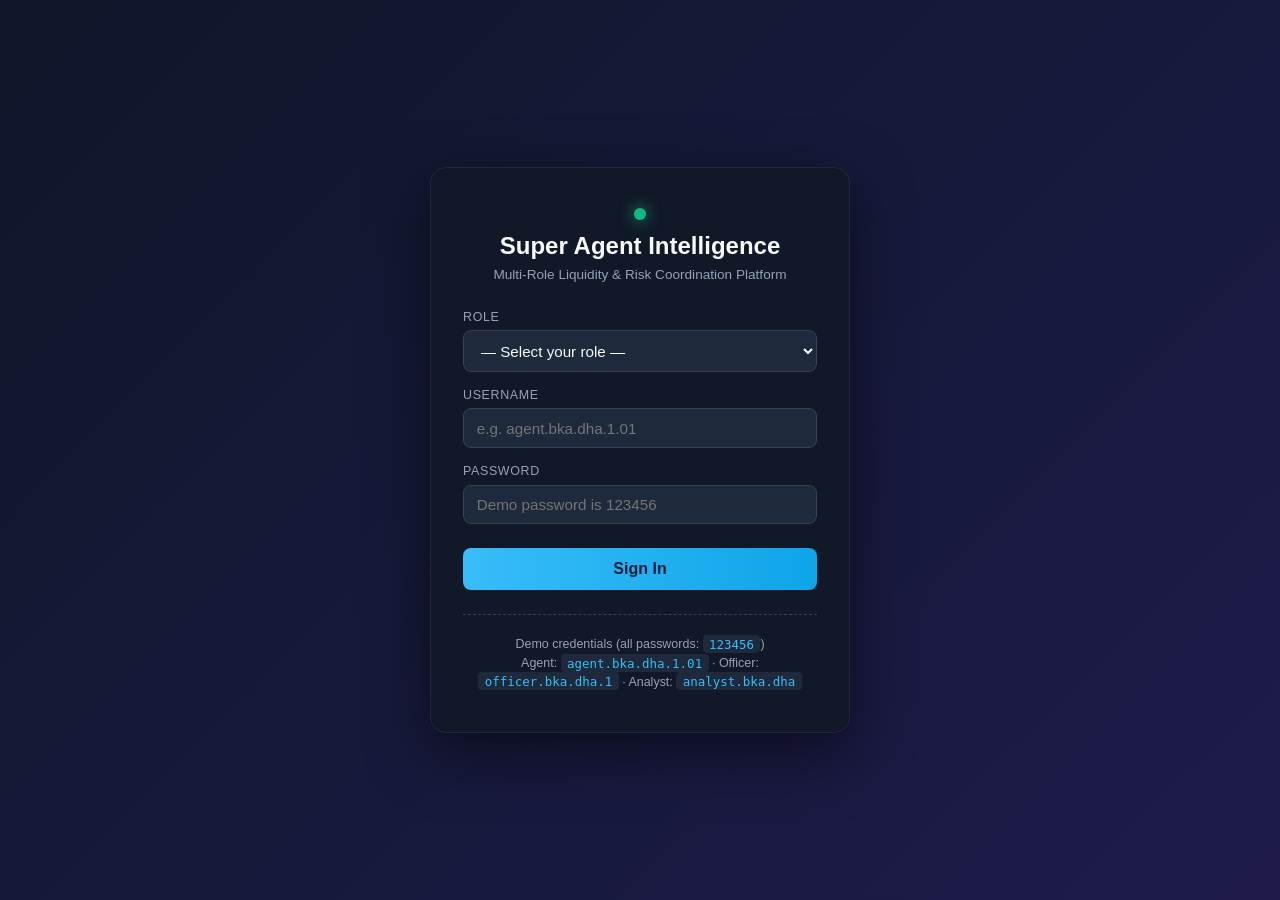
==== app/templates/login.html @ f476ddba "added mock ui" ====
<!doctype html>
<html lang="en">
<head>
  <meta charset="utf-8" />
  <meta name="viewport" content="width=device-width, initial-scale=1" />
  <title>Super Agent Intelligence — Login</title>
  <style>
    * { box-sizing: border-box; }
    body {
      margin: 0;
      padding: 0;
      min-height: 100vh;
      background: linear-gradient(135deg, #0f172a 0%, #1e1b4b 100%);
      color: #f8fafc;
      font-family: -apple-system, BlinkMacSystemFont, "Segoe UI", Roboto, sans-serif;
      display: flex;
      align-items: center;
      justify-content: center;
    }
    .login-card {
      background: #111827;
      border: 1px solid #1f2937;
      border-radius: 16px;
      padding: 2.5rem 2rem;
      width: 100%;
      max-width: 420px;
      box-shadow: 0 20px 60px rgba(0,0,0,0.5);
    }
    .brand {
      text-align: center;
      margin-bottom: 1.75rem;
    }
    .brand .dot {
      display: inline-block;
      width: 12px;
      height: 12px;
      border-radius: 50%;
      background: #10b981;
      box-shadow: 0 0 16px #10b981;
      margin-bottom: 0.5rem;
    }
    .brand h1 {
      margin: 0;
      font-size: 1.5rem;
      font-weight: 700;
    }
    .brand p {
      margin: 0.4rem 0 0 0;
      color: #94a3b8;
      font-size: 0.85rem;
    }
    .field {
      margin-bottom: 1rem;
    }
    .field label {
      display: block;
      font-size: 0.78rem;
      color: #94a3b8;
      text-transform: uppercase;
      letter-spacing: 0.05em;
      margin-bottom: 0.4rem;
    }
    .field select, .field input {
      width: 100%;
      background: #1e293b;
      border: 1px solid #374151;
      color: #f8fafc;
      padding: 0.65rem 0.8rem;
      border-radius: 8px;
      font-size: 0.95rem;
      font-family: inherit;
      transition: border-color 0.15s;
    }
    .field select:focus, .field input:focus {
      outline: none;
      border-color: #38bdf8;
    }
    .submit-btn {
      width: 100%;
      background: linear-gradient(90deg, #38bdf8, #0ea5e9);
      color: #0c1d3a;
      border: none;
      padding: 0.75rem;
      border-radius: 8px;
      font-size: 1rem;
      font-weight: 700;
      cursor: pointer;
      margin-top: 0.5rem;
      transition: transform 0.1s, box-shadow 0.15s;
    }
    .submit-btn:hover:not(:disabled) {
      box-shadow: 0 8px 24px rgba(56, 189, 248, 0.3);
    }
    .submit-btn:active:not(:disabled) { transform: translateY(1px); }
    .submit-btn:disabled {
      opacity: 0.5;
      cursor: not-allowed;
    }
    .error {
      background: #7f1d1d;
      border: 1px solid #ef4444;
      color: #fecaca;
      padding: 0.6rem 0.8rem;
      border-radius: 8px;
      font-size: 0.85rem;
      margin-top: 1rem;
      display: none;
    }
    .error.show { display: block; }
    .hint {
      margin-top: 1.5rem;
      padding-top: 1.25rem;
      border-top: 1px dashed #374151;
      color: #94a3b8;
      font-size: 0.78rem;
      text-align: center;
      line-height: 1.5;
    }
    .hint code {
      background: #1e293b;
      padding: 0.1rem 0.4rem;
      border-radius: 4px;
      color: #38bdf8;
    }
    .spinner {
      display: inline-block;
      width: 14px;
      height: 14px;
      border: 2px solid #0c1d3a;
      border-top-color: transparent;
      border-radius: 50%;
      animation: spin 0.6s linear infinite;
      vertical-align: middle;
      margin-right: 0.4rem;
    }
    @keyframes spin { to { transform: rotate(360deg); } }
  </style>
</head>
<body>
  <div class="login-card">
    <div class="brand">
      <div class="dot"></div>
      <h1>Super Agent Intelligence</h1>
      <p>Multi-Role Liquidity &amp; Risk Coordination Platform</p>
    </div>

    <form id="login-form" autocomplete="off">
      <div class="field">
        <label for="role">Role</label>
        <select id="role" required>
          <option value="">— Select your role —</option>
          <option value="agent">Agent (Super Agent Outlet)</option>
          <option value="officer">Territory Officer</option>
          <option value="analyst">Risk Analyst</option>
        </select>
      </div>

      <div class="field">
        <label for="username">Username</label>
        <input id="username" type="text" placeholder="e.g. agent.bka.dha.1.01" required />
      </div>

      <div class="field">
        <label for="password">Password</label>
        <input id="password" type="password" placeholder="Demo password is 123456" required />
      </div>

      <button type="submit" id="submit-btn" class="submit-btn">Sign In</button>
      <div id="error" class="error"></div>
    </form>

    <div class="hint">
      Demo credentials (all passwords: <code>123456</code>)<br>
      Agent: <code>agent.bka.dha.1.01</code> · Officer: <code>officer.bka.dha.1</code> · Analyst: <code>analyst.bka.dha</code>
    </div>
  </div>

<script>
  const form = document.getElementById('login-form');
  const errorBox = document.getElementById('error');
  const submitBtn = document.getElementById('submit-btn');

  function showError(msg) {
    errorBox.textContent = msg;
    errorBox.classList.add('show');
  }

  form.addEventListener('submit', async (e) => {
    e.preventDefault();
    errorBox.classList.remove('show');

    const role = document.getElementById('role').value;
    const username = document.getElementById('username').value.trim();
    const password = document.getElementById('password').value;

    if (!role) return showError('Please select a role.');
    if (!username) return showError('Username is required.');
    if (!password) return showError('Password is required.');

    submitBtn.disabled = true;
    submitBtn.innerHTML = '<span class="spinner"></span>Signing in…';

    try {
      const res = await fetch('/api/login', {
        method: 'POST',
        headers: { 'Content-Type': 'application/json' },
        body: JSON.stringify({ role, username, password }),
      });
      const data = await res.json();
      if (!res.ok) {
        throw new Error(data.detail || `Login failed (HTTP ${res.status})`);
      }
      // Success: redirect to role-specific dashboard
      window.location.href = data.redirect;
    } catch (err) {
      showError(err.message);
      submitBtn.disabled = false;
      submitBtn.textContent = 'Sign In';
    }
  });
</script>
</body>
</html>
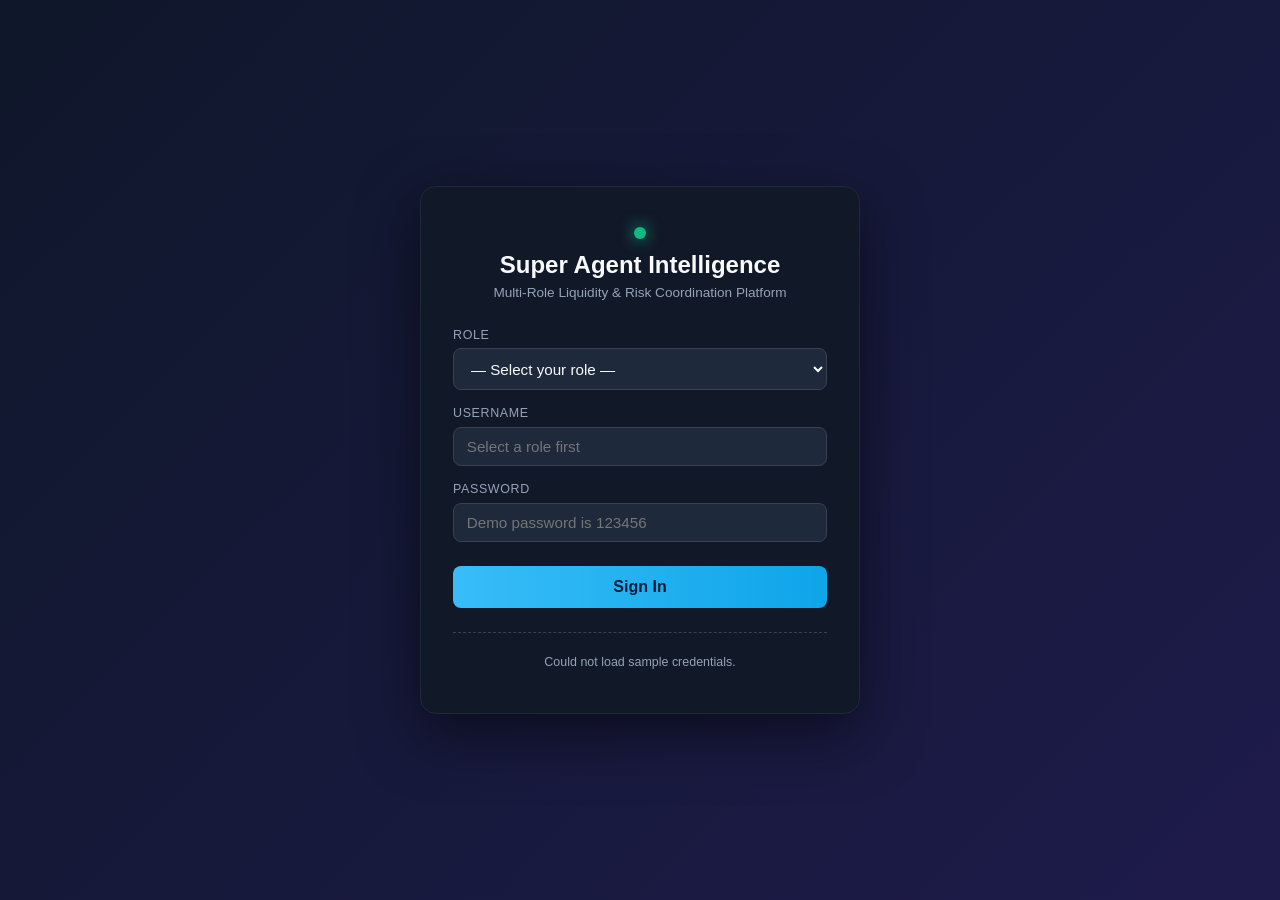
==== commit da58a4cd: "fix import dataclass to dataclasses" ====
--- a/app/templates/login.html
+++ b/app/templates/login.html
@@ -23,7 +23,7 @@
       border-radius: 16px;
       padding: 2.5rem 2rem;
       width: 100%;
-      max-width: 420px;
+      max-width: 440px;
       box-shadow: 0 20px 60px rgba(0,0,0,0.5);
     }
     .brand {
@@ -49,9 +49,7 @@
       color: #94a3b8;
       font-size: 0.85rem;
     }
-    .field {
-      margin-bottom: 1rem;
-    }
+    .field { margin-bottom: 1rem; }
     .field label {
       display: block;
       font-size: 0.78rem;
@@ -92,10 +90,7 @@
       box-shadow: 0 8px 24px rgba(56, 189, 248, 0.3);
     }
     .submit-btn:active:not(:disabled) { transform: translateY(1px); }
-    .submit-btn:disabled {
-      opacity: 0.5;
-      cursor: not-allowed;
-    }
+    .submit-btn:disabled { opacity: 0.5; cursor: not-allowed; }
     .error {
       background: #7f1d1d;
       border: 1px solid #ef4444;
@@ -114,7 +109,7 @@
       color: #94a3b8;
       font-size: 0.78rem;
       text-align: center;
-      line-height: 1.5;
+      line-height: 1.6;
     }
     .hint code {
       background: #1e293b;
@@ -157,7 +152,8 @@
 
       <div class="field">
         <label for="username">Username</label>
-        <input id="username" type="text" placeholder="e.g. agent.bka.dha.1.01" required />
+        <input id="username" type="text" placeholder="Select a role first" required />
+        <small id="username-hint" style="color:#64748b;font-size:0.75rem;display:block;margin-top:0.3rem;"></small>
       </div>
 
       <div class="field">
@@ -169,16 +165,55 @@
       <div id="error" class="error"></div>
     </form>
 
-    <div class="hint">
-      Demo credentials (all passwords: <code>123456</code>)<br>
-      Agent: <code>agent.bka.dha.1.01</code> · Officer: <code>officer.bka.dha.1</code> · Analyst: <code>analyst.bka.dha</code>
+    <div class="hint" id="hint-block">
+      Loading demo credentials…
     </div>
   </div>
 
 <script>
+  const roleSelect = document.getElementById('role');
+  const usernameInput = document.getElementById('username');
+  const usernameHint = document.getElementById('username-hint');
+  const hintBlock = document.getElementById('hint-block');
   const form = document.getElementById('login-form');
   const errorBox = document.getElementById('error');
   const submitBtn = document.getElementById('submit-btn');
+
+  const ROLE_HINTS = {
+    agent:   { placeholder: 'e.g. agent1', desc: 'Type the agent_id from the JSON registry' },
+    officer: { placeholder: 'e.g. to1',    desc: 'Type the territory officer name (e.g. to1)' },
+    analyst: { placeholder: 'e.g. risk1',  desc: 'Type the risk analyst name (e.g. risk1)' },
+  };
+
+  const SAMPLES = {};
+
+  // Load sample credentials from server
+  fetch('/api/login/sample-credentials')
+    .then(r => r.json())
+    .then(s => {
+      Object.assign(SAMPLES, s);
+      hintBlock.innerHTML = `
+        Demo credentials (password: <code>123456</code> for all)<br>
+        Agent: <code>${s.agent ?? '—'}</code> ·
+        Officer: <code>${s.officer ?? '—'}</code> ·
+        Analyst: <code>${s.analyst ?? '—'}</code>
+      `;
+    })
+    .catch(() => {
+      hintBlock.innerHTML = 'Could not load sample credentials.';
+    });
+
+  roleSelect.addEventListener('change', () => {
+    const role = roleSelect.value;
+    const h = ROLE_HINTS[role];
+    if (h) {
+      usernameInput.placeholder = h.placeholder;
+      usernameHint.textContent = h.desc;
+    } else {
+      usernameInput.placeholder = 'Select a role first';
+      usernameHint.textContent = '';
+    }
+  });
 
   function showError(msg) {
     errorBox.textContent = msg;
@@ -189,8 +224,8 @@
     e.preventDefault();
     errorBox.classList.remove('show');
 
-    const role = document.getElementById('role').value;
-    const username = document.getElementById('username').value.trim();
+    const role = roleSelect.value;
+    const username = usernameInput.value.trim();
     const password = document.getElementById('password').value;
 
     if (!role) return showError('Please select a role.');
@@ -210,7 +245,13 @@
       if (!res.ok) {
         throw new Error(data.detail || `Login failed (HTTP ${res.status})`);
       }
-      // Success: redirect to role-specific dashboard
+      // Stash profile for the dashboard to pick up
+      sessionStorage.setItem('login_profile', JSON.stringify({
+        role: data.role,
+        user_id: data.user_id,
+        display_name: data.display_name,
+        profile: data.profile,
+      }));
       window.location.href = data.redirect;
     } catch (err) {
       showError(err.message);
